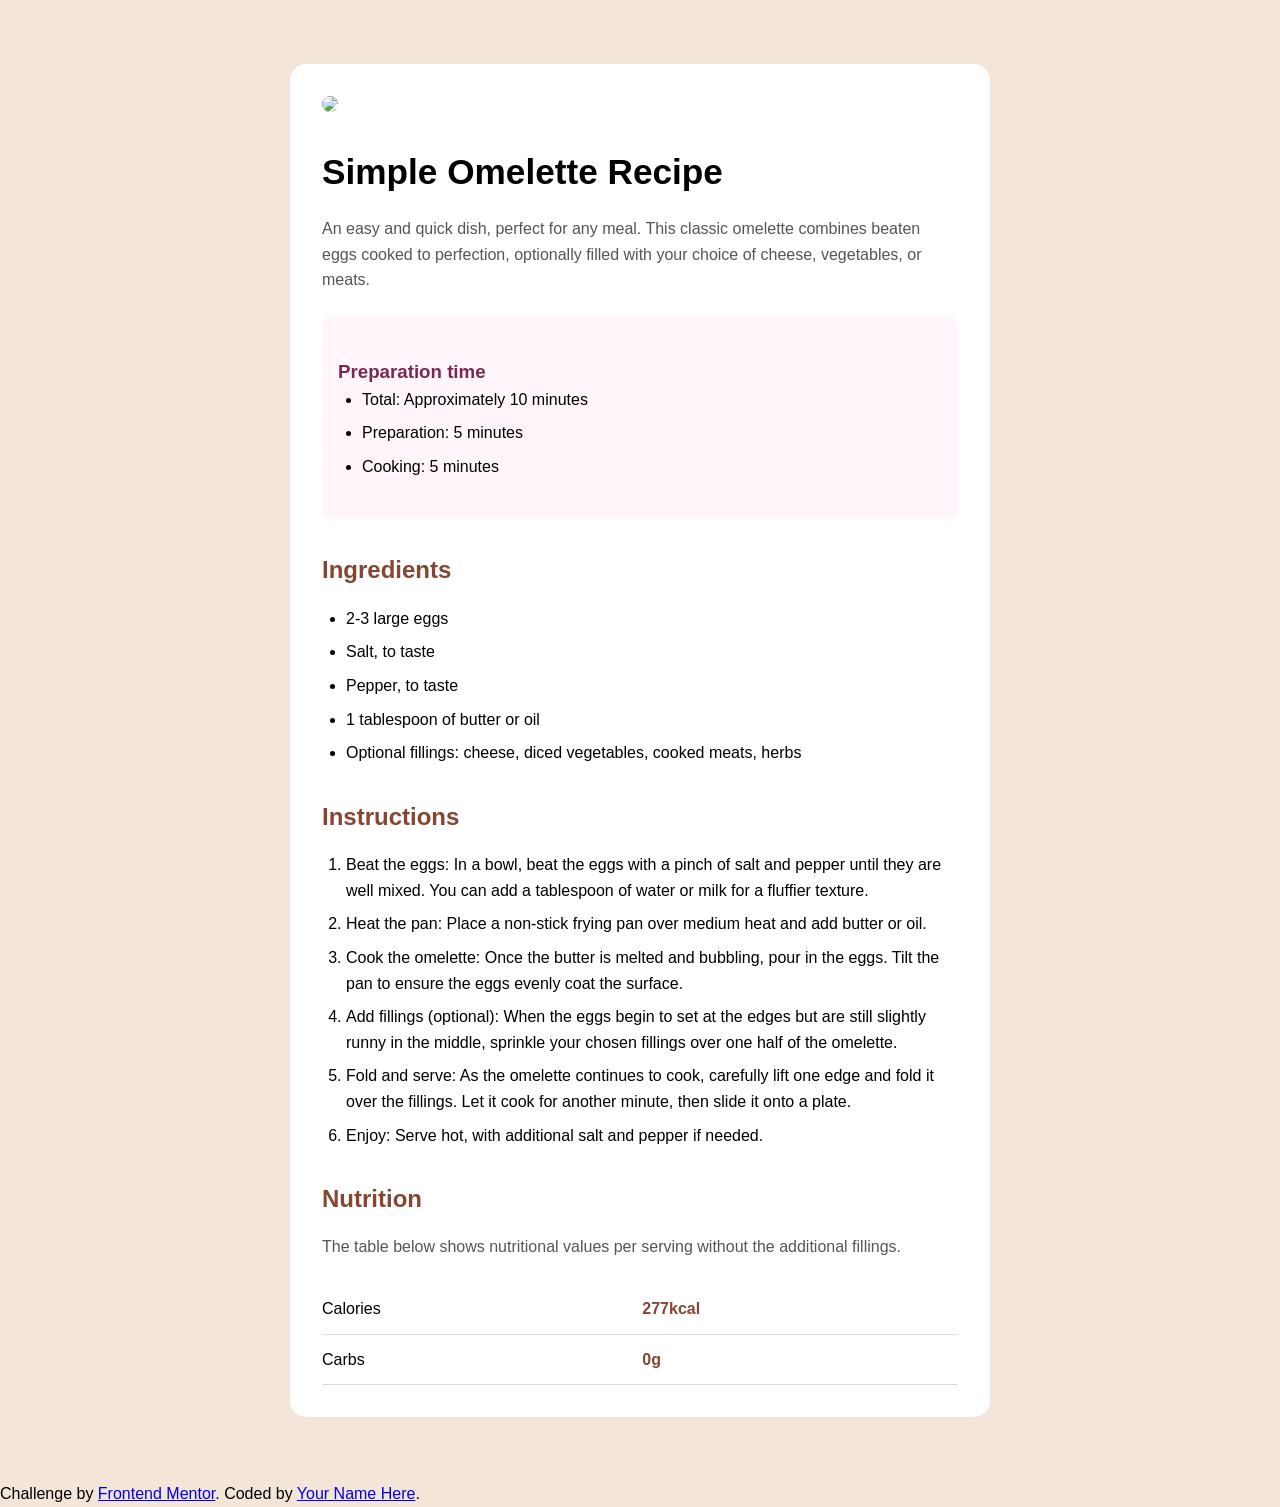
==== index.html @ 379e8017 "Moved css and html files to root directory." ====
<!DOCTYPE html>
<html lang="en">
  <head>
    <meta charset="UTF-8" />
    <meta name="viewport" content="width=device-width, initial-scale=1.0" />
    <link rel="stylesheet" href="./style.css" />

    <link
      rel="icon"
      type="image/png"
      sizes="32x32"
      href="./assets/images/favicon-32x32.png"
    />

    <title>Recipe page</title>
  </head>
  <body>
    <main class="container">
      <img src="./assets/images/image-omelette.jpeg" />
      <h1>Simple Omelette Recipe</h1>

      <p>
        An easy and quick dish, perfect for any meal. This classic omelette
        combines beaten eggs cooked to perfection, optionally filled with your
        choice of cheese, vegetables, or meats.
      </p>
      <div class="prepTime">
      <h3>Preparation time</h3>
      <ul>
        <li>Total: Approximately 10 minutes</li>
        <li>Preparation: 5 minutes</li>
        <li>Cooking: 5 minutes</li>
      </ul>
      </div>
      <h2>Ingredients</h2>
      <ul>
        <li>2-3 large eggs</li>
        <li>Salt, to taste</li>
        <li>Pepper, to taste</li>
        <li>1 tablespoon of butter or oil</li>
        <li>
          Optional fillings: cheese, diced vegetables, cooked meats, herbs
        </li>
      </ul>
      <h2>Instructions</h2>
      <ol>
        <li>
          Beat the eggs: In a bowl, beat the eggs with a pinch of salt and
          pepper until they are well mixed. You can add a tablespoon of water or
          milk for a fluffier texture.
        </li>

        <li>
          Heat the pan: Place a non-stick frying pan over medium heat and add
          butter or oil.
        </li>

        <li>
          Cook the omelette: Once the butter is melted and bubbling, pour in the
          eggs. Tilt the pan to ensure the eggs evenly coat the surface.
        </li>

        <li>
          Add fillings (optional): When the eggs begin to set at the edges but
          are still slightly runny in the middle, sprinkle your chosen fillings
          over one half of the omelette.
        </li>

        <li>
          Fold and serve: As the omelette continues to cook, carefully lift one
          edge and fold it over the fillings. Let it cook for another minute,
          then slide it onto a plate.
        </li>

        <li>Enjoy: Serve hot, with additional salt and pepper if needed.</li>
      </ol>
      <h2>Nutrition</h2>

      <p>
        The table below shows nutritional values per serving without the
        additional fillings.
      </p>
      <table>
        <tbody>
          <table>
            <tr>
              <td>Calories</td>
              <td>277kcal</td>
            </tr>
            <tr>
              <td>Carbs</td>
              <td>0g</td>
            </tr>
          </table>
        </tbody>
      </table>
    </main>
    <div class="attribution">
      Challenge by
      <a href="https://www.frontendmentor.io?ref=challenge" target="_blank"
        >Frontend Mentor</a
      >. Coded by <a href="#">Your Name Here</a>.
    </div>
  </body>
</html>
---- style.css ----
*{
    margin: 0;
    padding: 0;
    box-sizing: border-box;
}
body{
 background-color: hsl(30, 54%, 90%);
 font-family: "Segoe UI", sans-serif;
 line-height: 1.6;
}
.container{
background-color: white;
max-width: 700px;
margin: 4rem auto;
padding: 2rem;
border-radius: 16px;
}
.container img{
    width: 100%;
    border-radius: 12px;
    margin-bottom: 1.5rem;
}
h1 {
  font-size: 2.2rem;
  margin-bottom: 1rem;
}

h2 {
  margin-top: 2rem;
  margin-bottom: 1rem;
  color: hsl(14, 45%, 36%);
}

h3 {
  color: hsl(332, 51%, 32%);
  margin-top: 1.5rem;
}

p {
  margin-bottom: 1.5rem;
  color: #555;
}
ul,
ol {
  padding-left: 1.5rem;
  margin-bottom: 1.5rem;
}

li {
  margin-bottom: 0.5rem;
}
.prepTime {
  background-color: hsl(330, 100%, 98%);
  padding: 1rem;
  border-radius: 8px;
}

table {
  width: 100%;
  border-collapse: collapse;
}

td {
  padding: 0.75rem 0;
  border-bottom: 1px solid #ddd;
}

td:last-child {
  font-weight: bold;
  color: hsl(14, 45%, 36%);
}
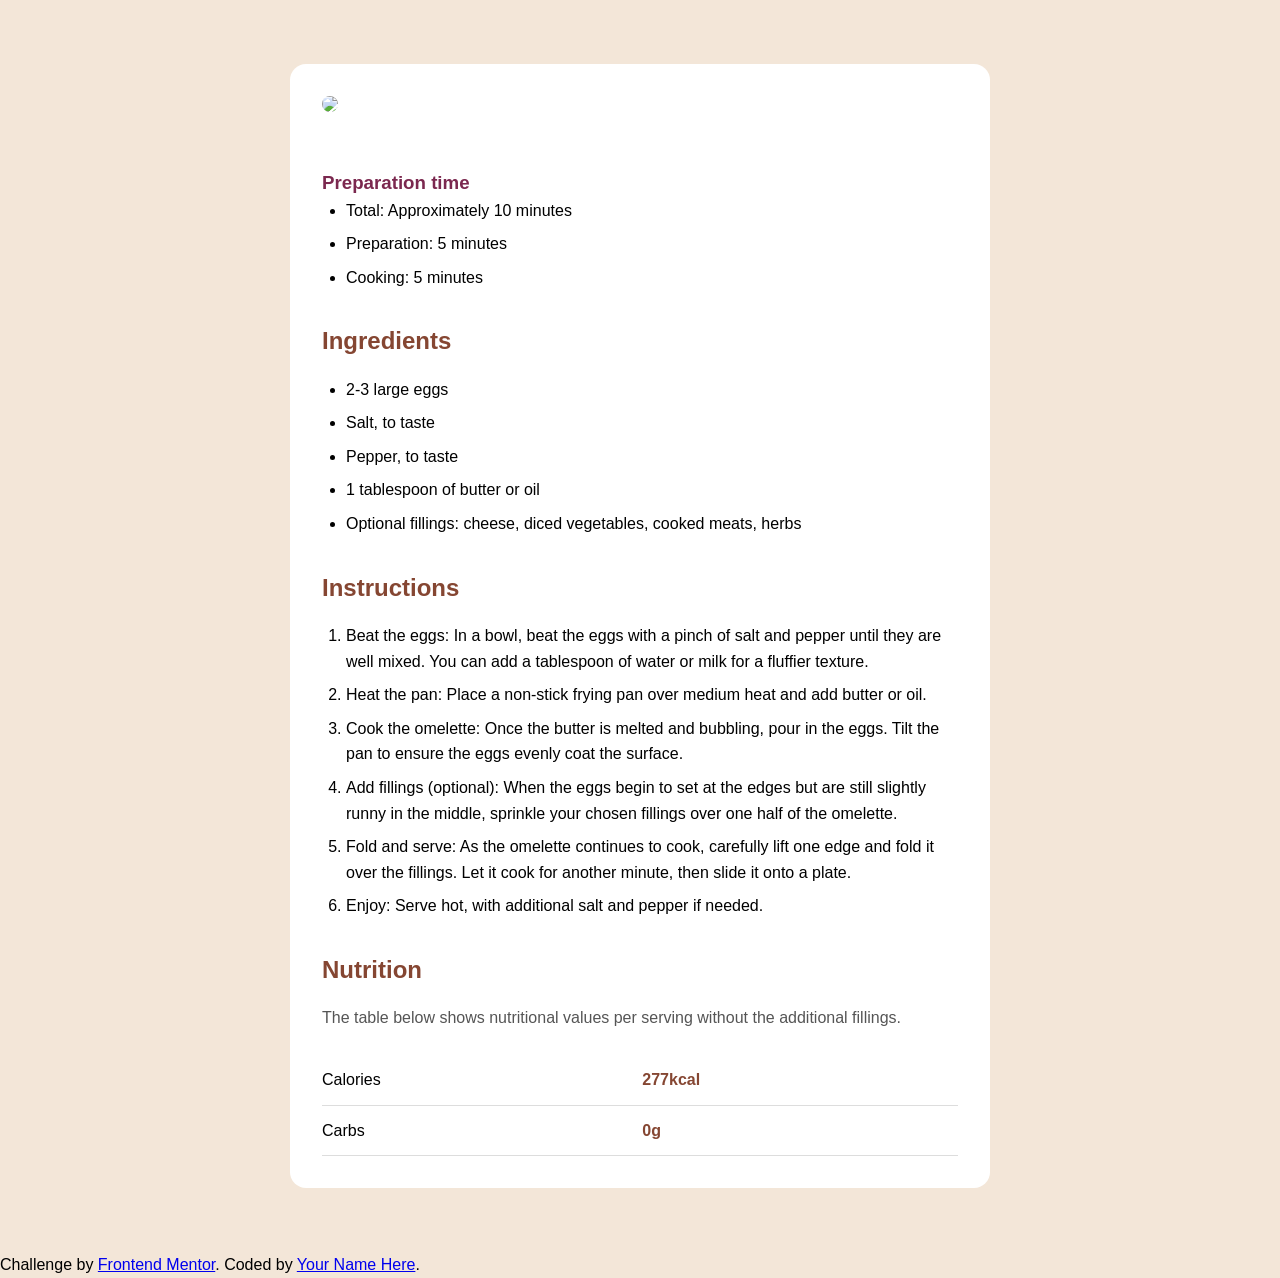
==== commit f674a6da: "Moved font and image assets out of nested directory" ====
--- a/index.html
+++ b/index.html
@@ -16,7 +16,7 @@
   </head>
   <body>
     <main class="container">
-      <img src="./assets/images/image-omelette.jpeg" />
+      <img src="./recipe-page-main/assets/images/image-omelette.jpeg />
       <h1>Simple Omelette Recipe</h1>
 
       <p>
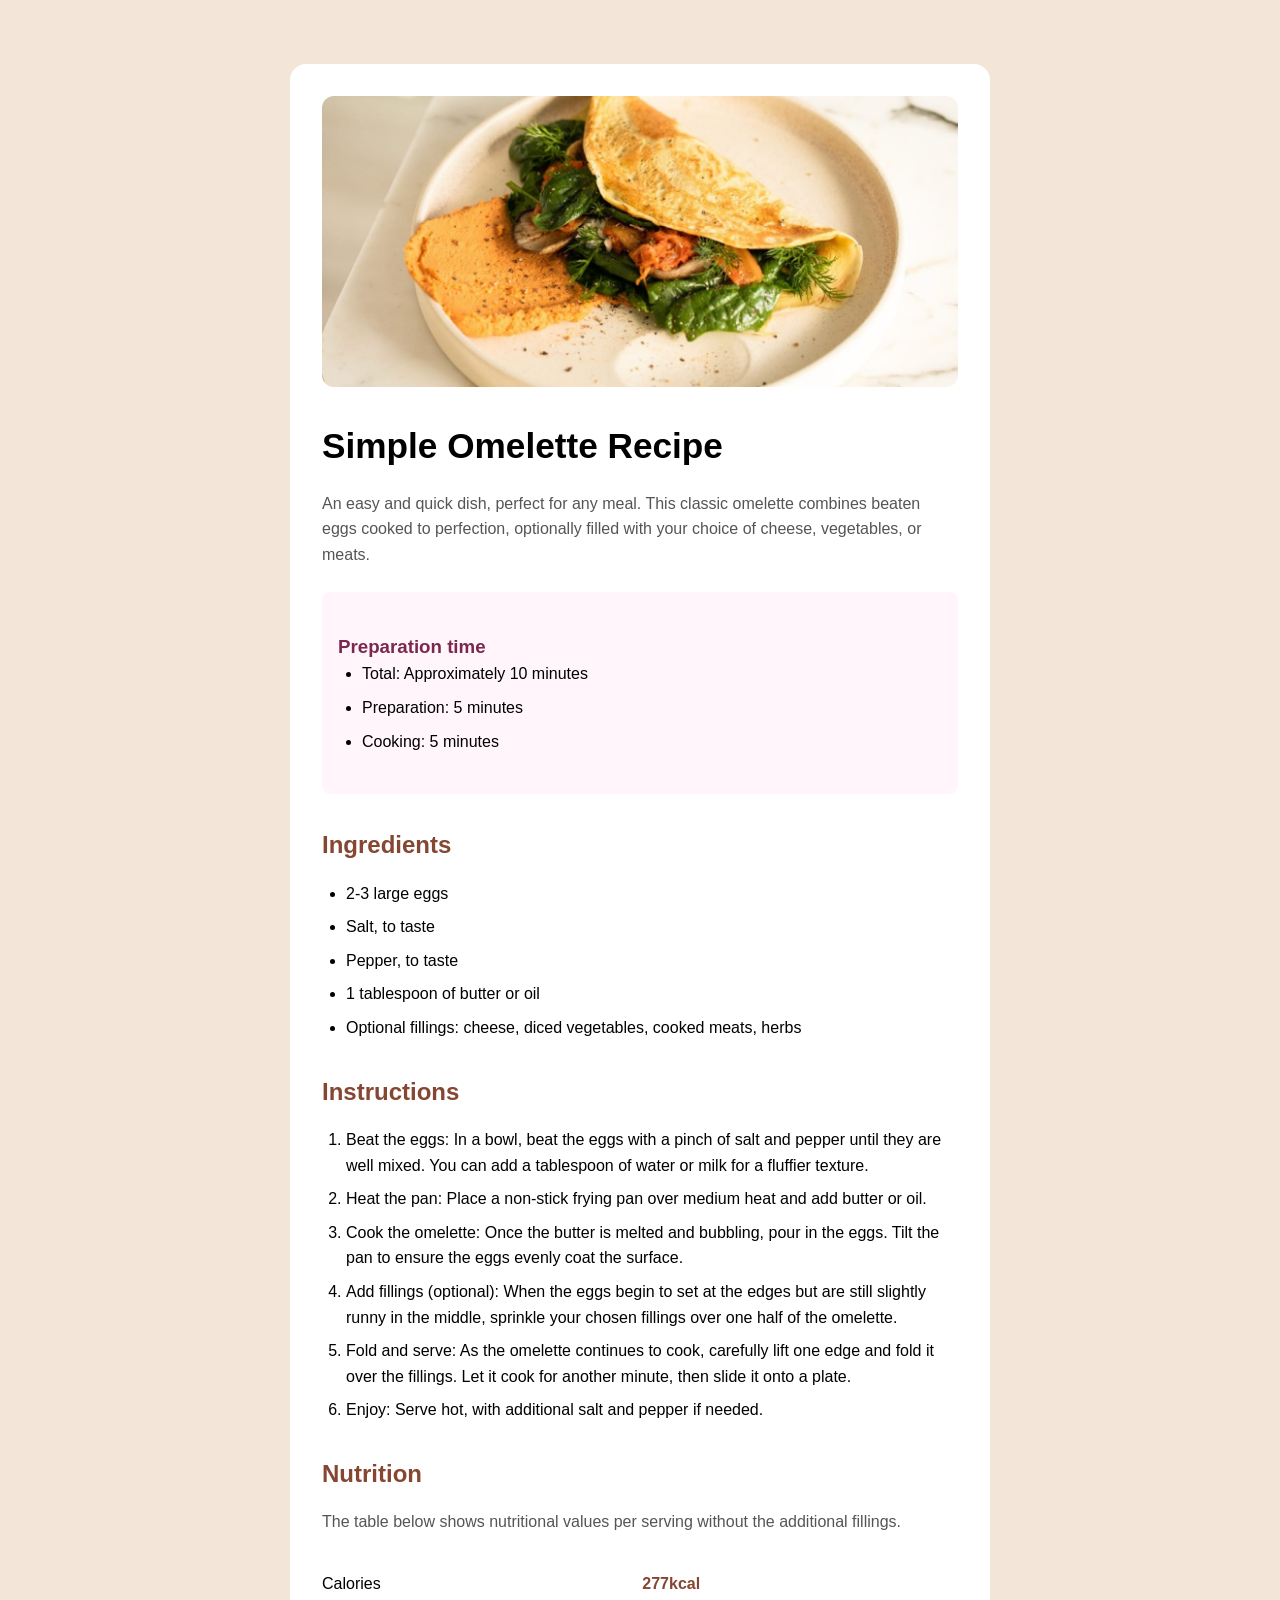
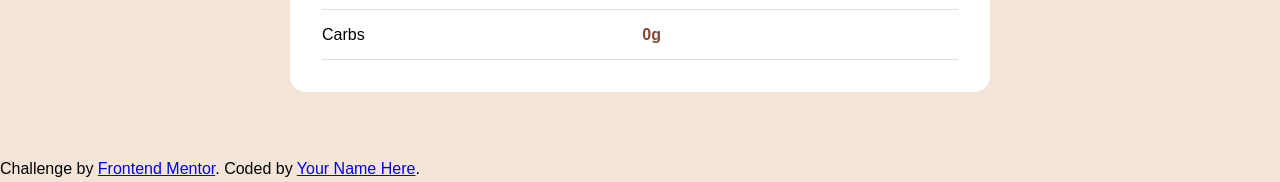
==== commit 078a0384: "image should be able to display correctly now." ====
--- a/index.html
+++ b/index.html
@@ -16,7 +16,7 @@
   </head>
   <body>
     <main class="container">
-      <img src="./recipe-page-main/assets/images/image-omelette.jpeg />
+      <img src="./assets/images/image-omelette.jpeg" alt="Omelette" />
       <h1>Simple Omelette Recipe</h1>
 
       <p>
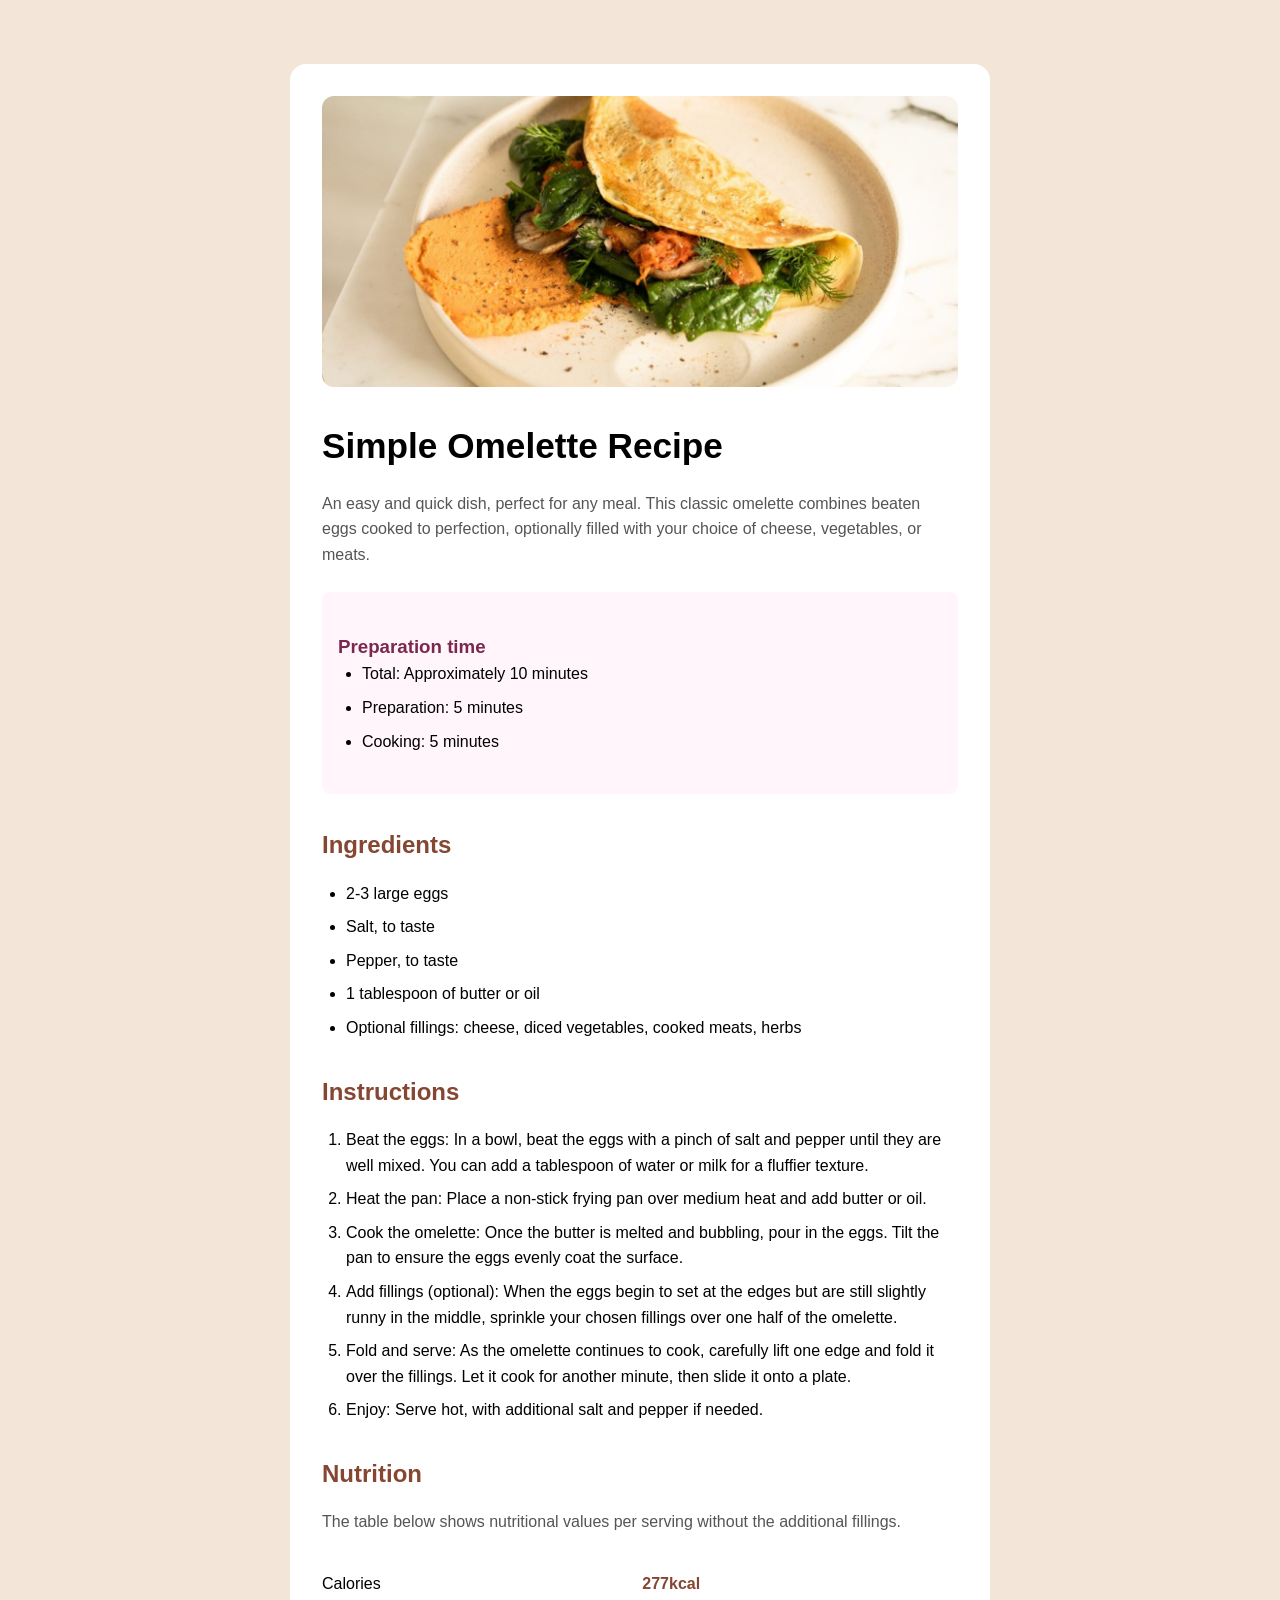
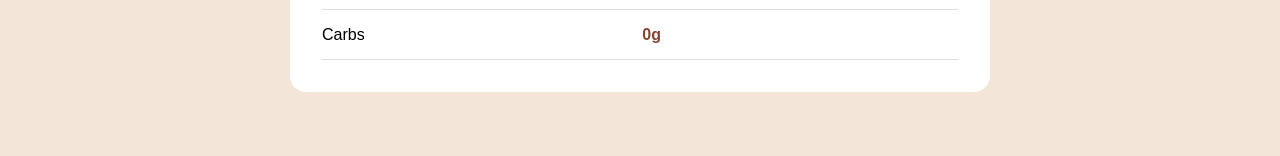
==== commit 8b8b94e1: "Remove attribution from index.html Removed attribution section from the HTML file." ====
--- a/index.html
+++ b/index.html
@@ -95,11 +95,5 @@
         </tbody>
       </table>
     </main>
-    <div class="attribution">
-      Challenge by
-      <a href="https://www.frontendmentor.io?ref=challenge" target="_blank"
-        >Frontend Mentor</a
-      >. Coded by <a href="#">Your Name Here</a>.
-    </div>
   </body>
 </html>
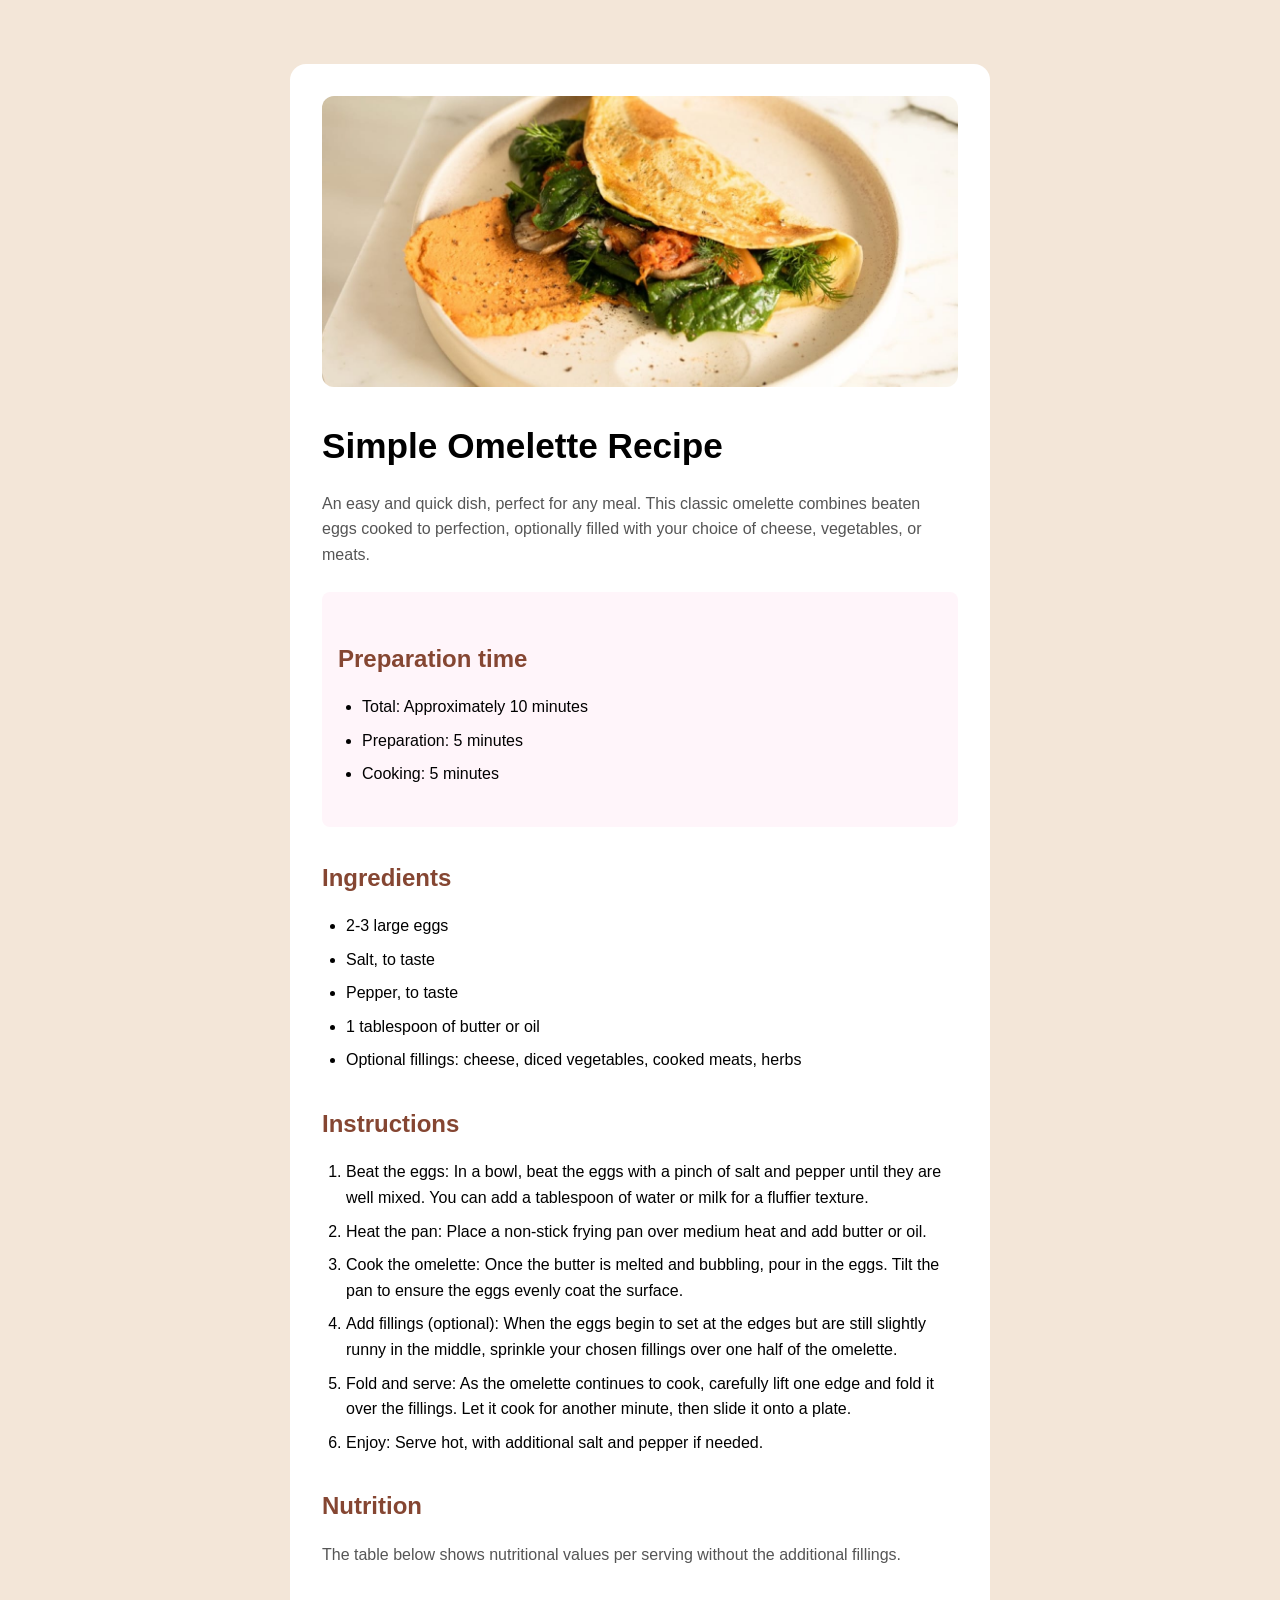
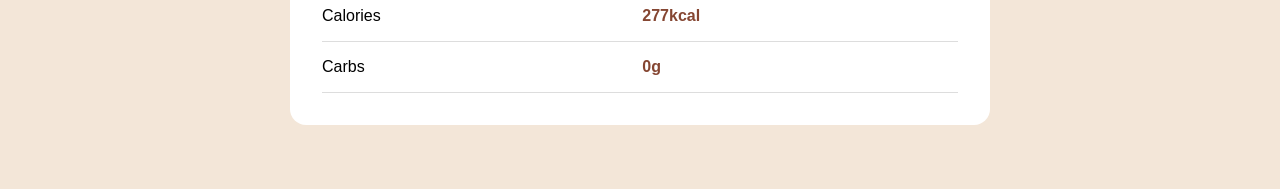
==== commit a2dba0a4: "Increased the prep time heading from h3 to h2 for better semantic structure." ====
--- a/index.html
+++ b/index.html
@@ -25,7 +25,7 @@
         choice of cheese, vegetables, or meats.
       </p>
       <div class="prepTime">
-      <h3>Preparation time</h3>
+      <h2>Preparation time</h2>
       <ul>
         <li>Total: Approximately 10 minutes</li>
         <li>Preparation: 5 minutes</li>
